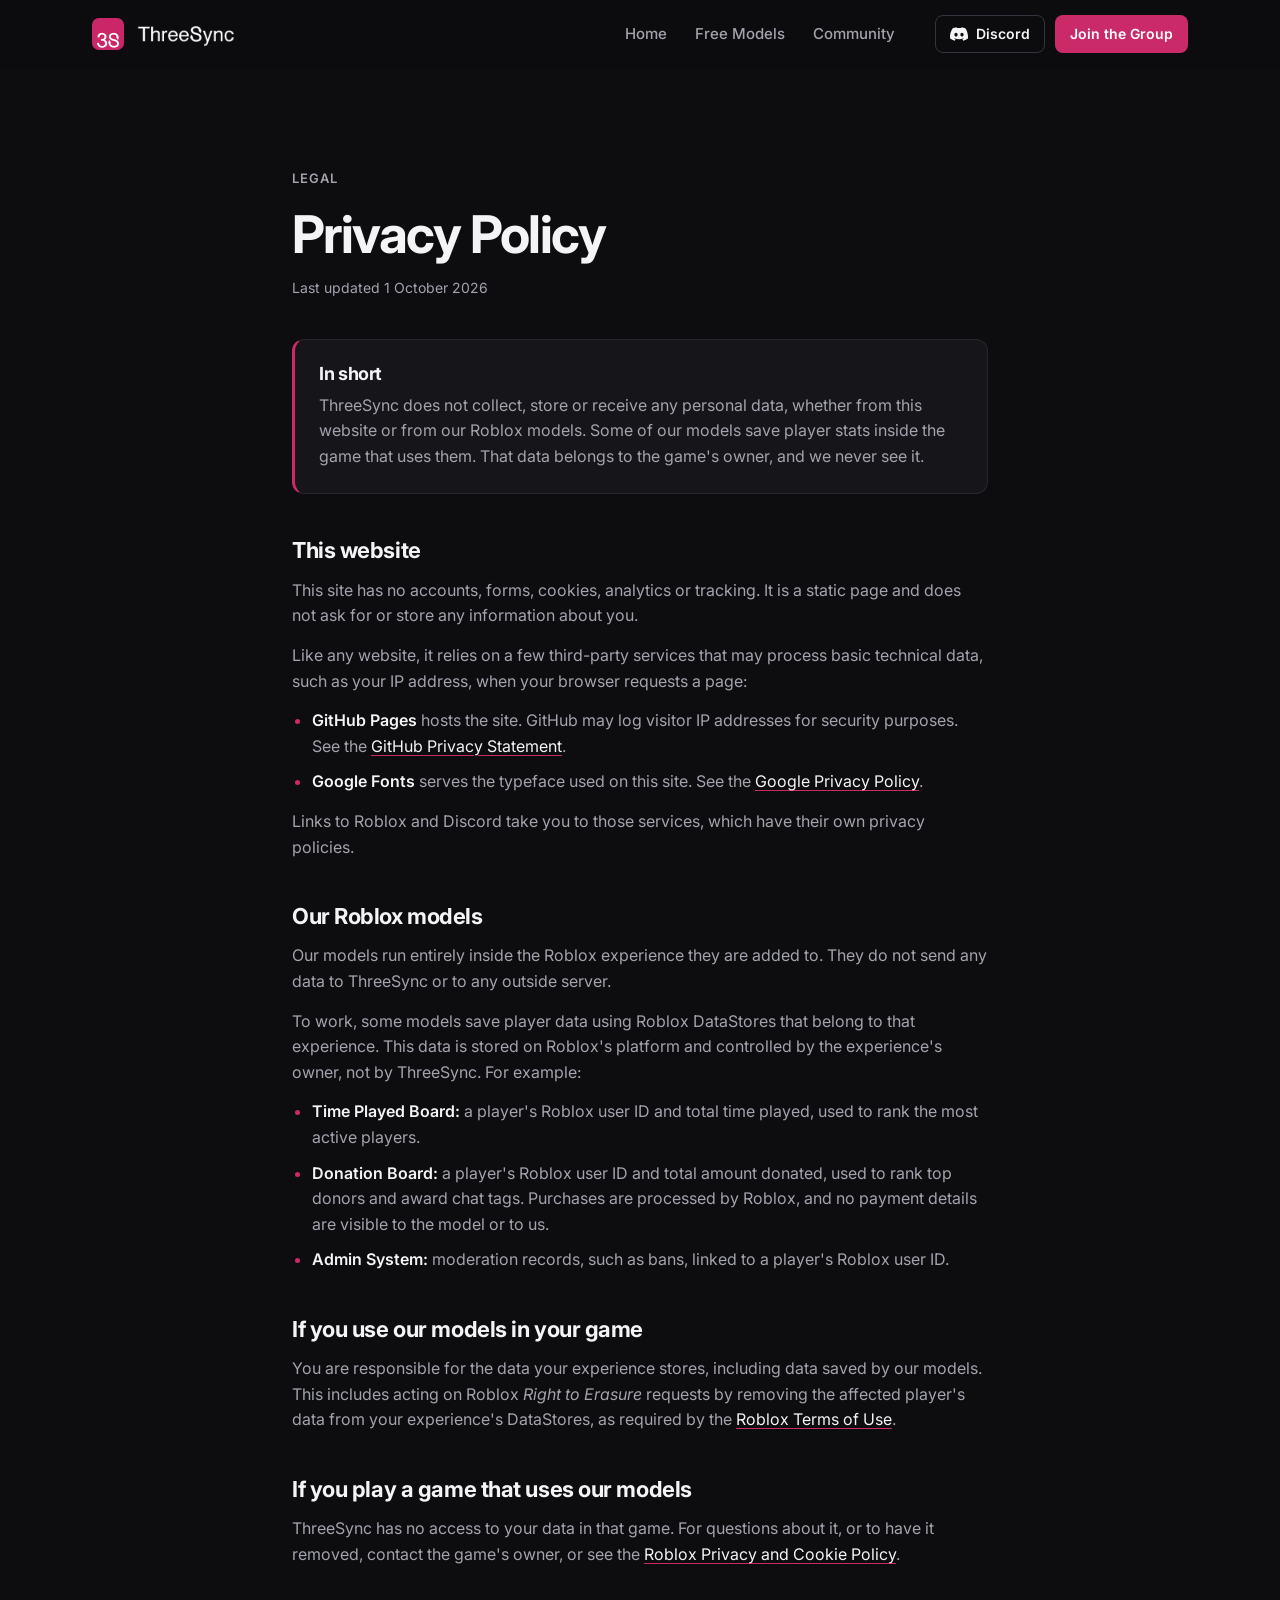
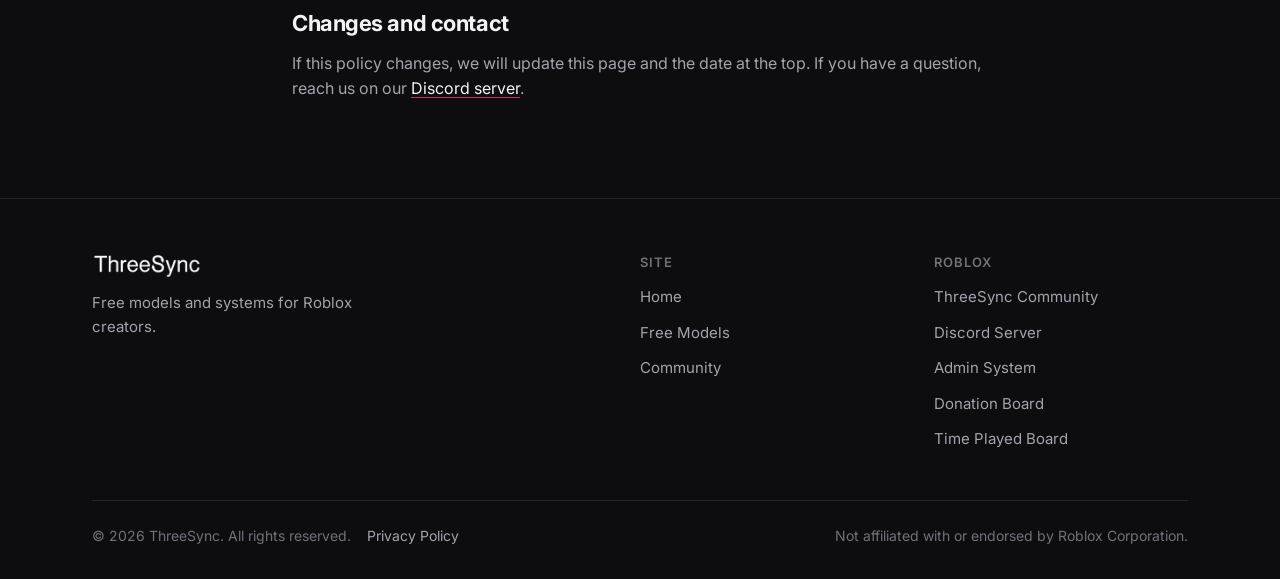
==== privacy.html @ b4d3a3af "privacy" ====
<!doctype html>
<html lang="en">
<head>
  <meta charset="utf-8">
  <meta name="viewport" content="width=device-width, initial-scale=1">
  <title>Privacy Policy — ThreeSync</title>
  <meta name="description" content="How the ThreeSync website and free Roblox models handle data.">
  <meta name="theme-color" content="#0d0d10">

  <link rel="icon" type="image/png" href="assets/brand/favicon.png">
  <link rel="apple-touch-icon" href="assets/brand/apple-touch-icon.png">

  <link rel="preconnect" href="https://fonts.googleapis.com">
  <link rel="preconnect" href="https://fonts.gstatic.com" crossorigin>
  <link href="https://fonts.googleapis.com/css2?family=Inter:wght@400;500;600;700&display=swap" rel="stylesheet">
  <link rel="stylesheet" href="style.css">
  <script>document.documentElement.classList.add("js");</script>
</head>
<body>
  <a class="skip-link" href="#main">Skip to content</a>

  <header class="site-header" id="top">
    <nav class="nav container" aria-label="Main">
      <a class="brand" href="index.html" aria-label="ThreeSync home">
        <img class="brand-icon" src="assets/brand/favicon.png" alt="" width="32" height="32">
        <img class="brand-wordmark" src="assets/brand/threesync-wordmark-white.png" alt="ThreeSync" width="110" height="22">
      </a>

      <button class="nav-toggle" type="button" aria-expanded="false" aria-controls="nav-menu" aria-label="Open menu">
        <span class="nav-toggle-bar"></span>
        <span class="nav-toggle-bar"></span>
      </button>

      <div class="nav-menu" id="nav-menu">
        <ul class="nav-links">
          <li><a href="index.html">Home</a></li>
          <li><a href="index.html#models">Free Models</a></li>
          <li><a href="index.html#community">Community</a></li>
        </ul>
        <div class="nav-cta">
          <a class="btn btn-secondary btn-sm btn-discord" href="https://discord.gg/jBbWGXDCB" target="_blank" rel="noopener noreferrer">
            <svg class="btn-icon btn-icon--discord" viewBox="0 0 24 24" aria-hidden="true"><path fill="currentColor" d="M20.32 4.37a19.8 19.8 0 0 0-4.89-1.52.07.07 0 0 0-.08.04c-.21.38-.44.87-.6 1.25a18.3 18.3 0 0 0-5.5 0 12.6 12.6 0 0 0-.61-1.25.08.08 0 0 0-.08-.04 19.7 19.7 0 0 0-4.88 1.52.07.07 0 0 0-.04.03C.53 9.05-.32 13.58.1 18.06a.08.08 0 0 0 .03.05 19.9 19.9 0 0 0 5.99 3.03.08.08 0 0 0 .08-.03c.46-.63.87-1.3 1.23-2a.08.08 0 0 0-.04-.1 13.1 13.1 0 0 1-1.87-.9.08.08 0 0 1 0-.12l.37-.29a.07.07 0 0 1 .08-.01c3.93 1.79 8.18 1.79 12.07 0a.07.07 0 0 1 .08 0l.37.3a.08.08 0 0 1 0 .12c-.6.35-1.22.65-1.87.9a.08.08 0 0 0-.04.1c.36.7.77 1.37 1.22 2a.08.08 0 0 0 .08.03 19.8 19.8 0 0 0 6-3.03.08.08 0 0 0 .03-.05c.5-5.18-.84-9.67-3.55-13.66a.06.06 0 0 0-.03-.03ZM8.02 15.33c-1.18 0-2.16-1.08-2.16-2.42 0-1.33.96-2.42 2.16-2.42 1.21 0 2.18 1.1 2.16 2.42 0 1.34-.96 2.42-2.16 2.42Zm7.97 0c-1.18 0-2.15-1.08-2.15-2.42 0-1.33.95-2.42 2.15-2.42 1.21 0 2.18 1.1 2.16 2.42 0 1.34-.95 2.42-2.16 2.42Z"/></svg>
            <span class="nav-discord-label">Discord</span>
            <span class="visually-hidden">(opens in a new tab)</span>
          </a>
          <a class="btn btn-primary btn-sm" href="https://www.roblox.com/communities/83523333/ThreeSync#!/about" target="_blank" rel="noopener noreferrer">
            Join the Group
            <span class="visually-hidden">(opens in a new tab)</span>
          </a>
        </div>
      </div>
    </nav>
  </header>

  <main id="main" class="legal container">
    <header class="legal-head">
      <p class="eyebrow">Legal</p>
      <h1>Privacy Policy</h1>
      <p class="legal-meta">Last updated 1 October 2026</p>
    </header>

    <div class="legal-summary">
      <h2>In short</h2>
      <p>
        ThreeSync does not collect, store or receive any personal data, whether from this website or from our Roblox models.
        Some of our models save player stats inside the game that uses them. That data belongs to the game's owner, and we never see it.
      </p>
    </div>

    <section aria-labelledby="website">
      <h2 id="website">This website</h2>
      <p>This site has no accounts, forms, cookies, analytics or tracking. It is a static page and does not ask for or store any information about you.</p>
      <p>Like any website, it relies on a few third-party services that may process basic technical data, such as your IP address, when your browser requests a page:</p>
      <ul>
        <li><strong>GitHub Pages</strong> hosts the site. GitHub may log visitor IP addresses for security purposes. See the <a href="https://docs.github.com/en/site-policy/privacy-policies/github-general-privacy-statement" target="_blank" rel="noopener noreferrer">GitHub Privacy Statement</a>.</li>
        <li><strong>Google Fonts</strong> serves the typeface used on this site. See the <a href="https://policies.google.com/privacy" target="_blank" rel="noopener noreferrer">Google Privacy Policy</a>.</li>
      </ul>
      <p>Links to Roblox and Discord take you to those services, which have their own privacy policies.</p>
    </section>

    <section aria-labelledby="model-data">
      <h2 id="model-data">Our Roblox models</h2>
      <p>
        Our models run entirely inside the Roblox experience they are added to. They do not send any data to ThreeSync or to any outside server.
      </p>
      <p>
        To work, some models save player data using Roblox DataStores that belong to that experience. This data is stored on Roblox's
        platform and controlled by the experience's owner, not by ThreeSync. For example:
      </p>
      <ul>
        <li><strong>Time Played Board:</strong> a player's Roblox user ID and total time played, used to rank the most active players.</li>
        <li><strong>Donation Board:</strong> a player's Roblox user ID and total amount donated, used to rank top donors and award chat tags. Purchases are processed by Roblox, and no payment details are visible to the model or to us.</li>
        <li><strong>Admin System:</strong> moderation records, such as bans, linked to a player's Roblox user ID.</li>
      </ul>
    </section>

    <section aria-labelledby="owners">
      <h2 id="owners">If you use our models in your game</h2>
      <p>
        You are responsible for the data your experience stores, including data saved by our models. This includes acting on
        Roblox <em>Right to Erasure</em> requests by removing the affected player's data from your experience's DataStores,
        as required by the <a href="https://en.help.roblox.com/hc/en-us/articles/115004647846-Roblox-Terms-of-Use" target="_blank" rel="noopener noreferrer">Roblox Terms of Use</a>.
      </p>
    </section>

    <section aria-labelledby="players">
      <h2 id="players">If you play a game that uses our models</h2>
      <p>
        ThreeSync has no access to your data in that game. For questions about it, or to have it removed, contact the game's owner,
        or see the <a href="https://en.help.roblox.com/hc/en-us/articles/115004630823-Roblox-Privacy-and-Cookie-Policy" target="_blank" rel="noopener noreferrer">Roblox Privacy and Cookie Policy</a>.
      </p>
    </section>

    <section aria-labelledby="changes">
      <h2 id="changes">Changes and contact</h2>
      <p>
        If this policy changes, we will update this page and the date at the top. If you have a question, reach us on our
        <a href="https://discord.gg/jBbWGXDCB" target="_blank" rel="noopener noreferrer">Discord server</a>.
      </p>
    </section>
  </main>

  <footer class="site-footer">
    <div class="container footer-inner">
      <div class="footer-brand">
        <img src="assets/brand/threesync-wordmark-white.png" alt="ThreeSync" width="120" height="24" loading="lazy">
        <p>Free models and systems for Roblox creators.</p>
      </div>

      <nav class="footer-nav" aria-label="Footer">
        <h2 class="footer-heading">Site</h2>
        <ul>
          <li><a href="index.html">Home</a></li>
          <li><a href="index.html#models">Free Models</a></li>
          <li><a href="index.html#community">Community</a></li>
        </ul>
      </nav>

      <nav class="footer-nav" aria-label="Roblox links">
        <h2 class="footer-heading">Roblox</h2>
        <ul>
          <li><a href="https://www.roblox.com/communities/83523333/" target="_blank" rel="noopener noreferrer">ThreeSync Community<span class="visually-hidden"> (opens in a new tab)</span></a></li>
          <li><a href="https://discord.gg/jBbWGXDCB" target="_blank" rel="noopener noreferrer">Discord Server<span class="visually-hidden"> (opens in a new tab)</span></a></li>
          <li><a href="https://create.roblox.com/store/asset/73814079384926/ThreeSync-Admin-Loader" target="_blank" rel="noopener noreferrer">Admin System<span class="visually-hidden"> (opens in a new tab)</span></a></li>
          <li><a href="https://create.roblox.com/store/asset/106541054539845/Donation-Board" target="_blank" rel="noopener noreferrer">Donation Board<span class="visually-hidden"> (opens in a new tab)</span></a></li>
          <li><a href="https://create.roblox.com/store/asset/124940578297384/Time-Played-Board" target="_blank" rel="noopener noreferrer">Time Played Board<span class="visually-hidden"> (opens in a new tab)</span></a></li>
        </ul>
      </nav>
    </div>

    <div class="container">
      <div class="footer-legal">
        <p>&copy; <span id="year">2026</span> ThreeSync. All rights reserved. <a href="privacy.html" aria-current="page">Privacy Policy</a></p>
        <p>Not affiliated with or endorsed by Roblox Corporation.</p>
      </div>
    </div>
  </footer>

  <script src="script.js" defer></script>
</body>
</html>
---- style.css ----
/* ==========================================================================
   ThreeSync — site styles
   ========================================================================== */

:root {
  --brand: #ca2b68;
  --brand-hover: #d93c78;
  --brand-soft: rgba(202, 43, 104, 0.14);

  --bg: #0d0d10;
  --surface: #15151a;
  --surface-2: #1c1c22;
  --border: #26262e;
  --border-strong: #34343e;

  --text: #f4f4f6;
  --text-muted: #a3a3ad;
  --text-faint: #71717a;

  --radius-sm: 8px;
  --radius: 12px;
  --radius-lg: 20px;

  --container: 1160px;
  --gutter: clamp(16px, 4vw, 32px);
  --header-h: 68px;

  --ease: cubic-bezier(0.2, 0.7, 0.2, 1);
  --font: "Inter", system-ui, -apple-system, "Segoe UI", Roboto, Helvetica, Arial, sans-serif;
}

/* ---------- Base ---------- */

*,
*::before,
*::after { box-sizing: border-box; }

html {
  scroll-behavior: smooth;
  scroll-padding-top: calc(var(--header-h) + 16px);
  -webkit-text-size-adjust: 100%;
}

body {
  margin: 0;
  background: var(--bg);
  color: var(--text);
  font-family: var(--font);
  font-size: 16px;
  line-height: 1.6;
  -webkit-font-smoothing: antialiased;
  -moz-osx-font-smoothing: grayscale;
  overflow-x: hidden;
}

img { display: block; max-width: 100%; height: auto; }

a { color: inherit; text-decoration: none; }

h1, h2, h3 { margin: 0; line-height: 1.15; letter-spacing: -0.02em; font-weight: 700; }

p { margin: 0; }

ul { margin: 0; padding: 0; list-style: none; }

:focus-visible {
  outline: 2px solid var(--brand-hover);
  outline-offset: 3px;
  border-radius: 6px;
}

.container {
  width: 100%;
  max-width: var(--container);
  margin-inline: auto;
  padding-inline: var(--gutter);
}

.visually-hidden {
  position: absolute !important;
  width: 1px; height: 1px;
  padding: 0; margin: -1px;
  overflow: hidden;
  clip: rect(0 0 0 0);
  white-space: nowrap;
  border: 0;
}

.skip-link {
  position: absolute;
  left: 16px; top: -100px;
  z-index: 100;
  padding: 10px 16px;
  background: var(--brand);
  color: #fff;
  border-radius: var(--radius-sm);
  font-weight: 600;
}
.skip-link:focus { top: 12px; }

/* ---------- Buttons ---------- */

.btn {
  display: inline-flex;
  align-items: center;
  justify-content: center;
  gap: 8px;
  min-height: 44px;
  padding: 0 18px;
  border: 1px solid transparent;
  border-radius: var(--radius-sm);
  font: inherit;
  font-size: 15px;
  font-weight: 600;
  line-height: 1;
  white-space: nowrap;
  cursor: pointer;
  transition: background-color 0.2s var(--ease), border-color 0.2s var(--ease),
              color 0.2s var(--ease), transform 0.2s var(--ease);
}
.btn:active { transform: translateY(1px); }

.btn-sm { min-height: 38px; padding: 0 14px; font-size: 14px; }
.btn-lg { min-height: 50px; padding: 0 22px; font-size: 16px; }

.btn-primary { background: var(--brand); color: #fff; }
.btn-primary:hover { background: var(--brand-hover); }

.btn-secondary { background: transparent; color: var(--text); border-color: var(--border-strong); }
.btn-secondary:hover { border-color: var(--text-faint); background: var(--surface-2); }

.btn-ghost { background: transparent; color: var(--text); border-color: var(--border-strong); }
.btn-ghost:hover { background: var(--surface); border-color: var(--text-faint); }

.btn-light { background: #fff; color: #1a0a11; }
.btn-light:hover { background: #f6e9ef; }

.btn-outline-light { background: transparent; color: #fff; border-color: rgba(255, 255, 255, 0.55); }
.btn-outline-light:hover { background: rgba(255, 255, 255, 0.12); border-color: #fff; }

.btn-icon { width: 18px; height: 18px; flex: none; transition: transform 0.2s var(--ease); }
.btn:hover .btn-icon { transform: translateY(2px); }
.btn-light:hover .btn-icon { transform: translate(2px, -2px); }
.btn:hover .btn-icon--discord { transform: none; }

/* ---------- Header / navigation ---------- */

.site-header {
  position: sticky;
  top: 0;
  z-index: 50;
  background: rgba(13, 13, 16, 0.78);
  -webkit-backdrop-filter: saturate(140%) blur(12px);
  backdrop-filter: saturate(140%) blur(12px);
  border-bottom: 1px solid transparent;
  transition: border-color 0.2s var(--ease);
}
.site-header.is-scrolled { border-bottom-color: var(--border); }

.nav {
  display: flex;
  align-items: center;
  justify-content: space-between;
  height: var(--header-h);
}

.brand { display: inline-flex; align-items: center; gap: 12px; }
.brand-icon { width: 32px; height: 32px; border-radius: 7px; }
/* The wordmark image includes the "y" descender below the baseline, so its
   capitals sit ~10% above the image's centre. Nudge it down so the capitals
   line up optically with the icon. */
.brand-wordmark { width: auto; height: 20px; transform: translateY(10%); }

.nav-menu { display: flex; align-items: center; gap: 28px; }
.nav-cta { display: flex; align-items: center; gap: 10px; }
.btn-discord .btn-icon { width: 18px; height: 18px; }
.nav-links { display: flex; gap: 4px; }
.nav-links a {
  display: block;
  padding: 8px 12px;
  border-radius: var(--radius-sm);
  color: var(--text-muted);
  font-size: 15px;
  font-weight: 500;
  transition: color 0.2s var(--ease), background-color 0.2s var(--ease);
}
.nav-links a:hover { color: var(--text); background: var(--surface); }
.nav-links a[aria-current="true"] { color: var(--text); }

.nav-toggle {
  display: none;
  position: relative;
  width: 44px; height: 44px;
  margin-right: -10px;
  background: none;
  border: 0;
  border-radius: var(--radius-sm);
  color: var(--text);
  cursor: pointer;
}
.nav-toggle-bar {
  position: absolute;
  left: 12px; right: 12px;
  height: 2px;
  background: currentColor;
  border-radius: 2px;
  transition: transform 0.25s var(--ease);
}
.nav-toggle-bar:first-child { top: 17px; }
.nav-toggle-bar:last-child  { top: 25px; }
.nav-toggle[aria-expanded="true"] .nav-toggle-bar:first-child { transform: translateY(4px) rotate(45deg); }
.nav-toggle[aria-expanded="true"] .nav-toggle-bar:last-child  { transform: translateY(-4px) rotate(-45deg); }

/* ---------- Shared section bits ---------- */

.eyebrow {
  display: inline-flex;
  align-items: center;
  gap: 8px;
  margin-bottom: 16px;
  color: var(--brand-hover);
  font-size: 13px;
  font-weight: 600;
  letter-spacing: 0.08em;
  text-transform: uppercase;
}
.eyebrow--light { color: rgba(255, 255, 255, 0.85); }

.section { padding-block: clamp(72px, 10vw, 120px); }
.section--tight { padding-top: 0; }

.section-head { max-width: 620px; margin-bottom: 48px; }
.section-head h2 { font-size: clamp(30px, 4vw, 42px); }
.section-sub { margin-top: 14px; color: var(--text-muted); font-size: 17px; }
.section-note { margin-top: 8px; color: var(--text-faint); font-size: 14px; }

/* ---------- Hero ---------- */

.hero {
  display: grid;
  grid-template-columns: minmax(0, 1.15fr) minmax(0, 0.85fr);
  align-items: center;
  gap: clamp(40px, 6vw, 80px);
  padding-block: clamp(56px, 9vw, 112px) clamp(48px, 6vw, 72px);
}

.hero h1 {
  max-width: 14ch;
  font-size: clamp(40px, 6vw, 64px);
  letter-spacing: -0.035em;
}

.lead {
  max-width: 52ch;
  margin-top: 22px;
  color: var(--text-muted);
  font-size: clamp(17px, 1.6vw, 19px);
}

.hero-actions { display: flex; flex-wrap: wrap; gap: 12px; margin-top: 34px; }

.hero-facts {
  display: flex;
  flex-wrap: wrap;
  gap: 10px 32px;
  margin-top: 44px;
  padding-top: 24px;
  border-top: 1px solid var(--border);
  color: var(--text-muted);
  font-size: 14px;
}
.hero-facts strong { color: var(--text); font-weight: 600; margin-right: 4px; }

.hero-art { display: flex; justify-content: center; }

.hero-tile {
  position: relative;
  width: min(100%, 400px);
  aspect-ratio: 1;
  border-radius: 28px;
  overflow: hidden;
  box-shadow: 0 30px 80px -30px rgba(202, 43, 104, 0.55), 0 0 0 1px rgba(255, 255, 255, 0.06);
  transform: rotate(-3deg);
  transition: transform 0.6s var(--ease);
}
.hero-tile:hover { transform: rotate(0deg) scale(1.01); }
.hero-tile img { width: 100%; height: 100%; object-fit: cover; }

/* ---------- Product cards ---------- */

.product-grid {
  display: grid;
  grid-template-columns: repeat(3, minmax(0, 1fr));
  gap: 24px;
}

.product-card {
  position: relative;
  display: flex;
  flex-direction: column;
  background: var(--surface);
  border: 1px solid var(--border);
  border-radius: var(--radius-lg);
  overflow: hidden;
  transition: border-color 0.25s var(--ease), transform 0.25s var(--ease), box-shadow 0.25s var(--ease);
}
.product-card:hover {
  border-color: var(--border-strong);
  transform: translateY(-4px);
  box-shadow: 0 20px 40px -24px rgba(0, 0, 0, 0.8);
}

.product-media {
  position: relative;
  aspect-ratio: 1;
  background: #fff;
  overflow: hidden;
}
.product-media img {
  width: 100%; height: 100%;
  object-fit: cover;
  transition: transform 0.5s var(--ease);
}
.product-card:hover .product-media > img { transform: scale(1.03); }

.badge-free {
  position: absolute;
  top: 14px; right: 14px;
  padding: 5px 10px;
  border-radius: 999px;
  background: var(--brand);
  color: #fff;
  font-size: 12px;
  font-weight: 700;
  letter-spacing: 0.06em;
  text-transform: uppercase;
  box-shadow: 0 4px 12px rgba(0, 0, 0, 0.18);
}

.product-body {
  display: flex;
  flex-direction: column;
  flex: 1;
  padding: 24px;
  border-top: 1px solid var(--border);
}
.product-title { font-size: 20px; letter-spacing: -0.015em; }
.product-desc { margin-top: 8px; color: var(--text-muted); font-size: 15px; }

.product-actions {
  display: grid;
  grid-template-columns: 1fr 1fr;
  gap: 10px;
  margin-top: auto;
  padding-top: 24px;
}

/* ---------- Community CTA ---------- */

.community {
  position: relative;
  display: grid;
  grid-template-columns: minmax(0, 1fr) auto;
  align-items: center;
  gap: 40px;
  padding: clamp(36px, 6vw, 64px);
  background: var(--brand);
  border-radius: 24px;
  overflow: hidden;
}
.community-copy { position: relative; z-index: 1; max-width: 520px; }
.community h2 { font-size: clamp(30px, 4vw, 44px); color: #fff; }
.community-actions { display: flex; flex-wrap: wrap; gap: 12px; }
.community p:not(.eyebrow) { margin: 14px 0 30px; color: rgba(255, 255, 255, 0.88); font-size: 17px; }
.community-mark { width: clamp(220px, 28vw, 340px); opacity: 0.95; }

/* ---------- Footer ---------- */

.site-footer { border-top: 1px solid var(--border); padding-top: 56px; }

.footer-inner {
  display: grid;
  grid-template-columns: 2fr 1fr 1fr;
  gap: 40px;
  padding-bottom: 48px;
}
.footer-brand img { height: 22px; width: auto; }
.footer-brand p { margin-top: 14px; max-width: 34ch; color: var(--text-muted); font-size: 15px; }

.footer-heading {
  margin-bottom: 14px;
  color: var(--text-faint);
  font-size: 13px;
  font-weight: 600;
  letter-spacing: 0.08em;
  text-transform: uppercase;
}
.footer-nav li + li { margin-top: 10px; }
.footer-nav a { color: var(--text-muted); font-size: 15px; transition: color 0.2s var(--ease); }
.footer-nav a:hover { color: var(--text); }

.footer-legal {
  display: flex;
  flex-wrap: wrap;
  justify-content: space-between;
  gap: 8px 24px;
  padding-block: 24px 32px;
  border-top: 1px solid var(--border);
  color: var(--text-faint);
  font-size: 14px;
}

/* ---------- Legal pages ---------- */

.legal { max-width: 760px; padding-block: clamp(48px, 8vw, 96px); }
.legal-head h1 { font-size: clamp(36px, 5vw, 52px); letter-spacing: -0.03em; }
.legal-meta { margin-top: 12px; color: var(--text-faint); font-size: 14px; }

.legal-summary {
  margin: 40px 0 8px;
  padding: 24px;
  background: var(--surface);
  border: 1px solid var(--border);
  border-left: 3px solid var(--brand);
  border-radius: var(--radius);
}
.legal-summary h2 { margin-bottom: 8px; font-size: 18px; }

.legal section { margin-top: 44px; }
.legal section h2 { margin-bottom: 14px; font-size: 22px; }
.legal p, .legal li { color: var(--text-muted); }
.legal p + p, .legal p + ul, .legal ul + p { margin-top: 14px; }
.legal ul { padding-left: 20px; list-style: disc; }
.legal li + li { margin-top: 10px; }
.legal li::marker { color: var(--brand); }
.legal strong { color: var(--text); font-weight: 600; }
.legal p a, .legal li a {
  color: var(--text);
  text-decoration: underline;
  text-decoration-color: var(--brand);
  text-underline-offset: 3px;
  transition: color 0.2s var(--ease);
}
.legal p a:hover, .legal li a:hover { color: var(--brand-hover); }

.footer-legal a { color: var(--text-muted); margin-left: 12px; transition: color 0.2s var(--ease); }
.footer-legal a:hover { color: var(--text); }

/* ---------- Scroll reveal (enabled by script.js) ---------- */

.js .reveal {
  opacity: 0;
  transform: translateY(16px);
  transition: opacity 0.6s var(--ease), transform 0.6s var(--ease);
}
.js .reveal.is-visible { opacity: 1; transform: none; }
.js .product-card.reveal {
  transition: opacity 0.6s var(--ease), transform 0.6s var(--ease),
              border-color 0.25s var(--ease), box-shadow 0.25s var(--ease);
}
.js .product-card.reveal.is-visible:hover { transform: translateY(-4px); }

/* ---------- Responsive ---------- */

@media (max-width: 960px) {
  .product-grid { grid-template-columns: repeat(2, minmax(0, 1fr)); }
  .hero-tile { width: min(100%, 320px); }
}

@media (max-width: 780px) {
  .nav-toggle { display: block; }

  .nav-menu {
    position: absolute;
    top: var(--header-h);
    left: 0; right: 0;
    flex-direction: column;
    align-items: stretch;
    gap: 16px;
    padding: 12px var(--gutter) 24px;
    background: var(--bg);
    border-bottom: 1px solid var(--border);
    opacity: 0;
    visibility: hidden;
    transform: translateY(-8px);
    transition: opacity 0.2s var(--ease), transform 0.2s var(--ease), visibility 0.2s;
  }
  .nav-menu.is-open { opacity: 1; visibility: visible; transform: none; }
  .site-header:has(.nav-menu.is-open) { border-bottom-color: var(--border); }

  .nav-links { flex-direction: column; }
  .nav-links a { padding: 12px; font-size: 16px; }
  .nav-cta { flex-direction: column; align-items: stretch; }
  .nav-menu .btn { min-height: 46px; }

  .hero { grid-template-columns: 1fr; }
  .hero-art { order: -1; justify-content: flex-start; }
  .hero-tile { width: 112px; border-radius: 20px; transform: none; }

  .community { grid-template-columns: 1fr; }
  .community-mark {
    position: absolute;
    right: -40px; bottom: -30px;
    width: 220px;
    opacity: 0.14;
  }

  .footer-inner { grid-template-columns: 1fr 1fr; }
  .footer-brand { grid-column: 1 / -1; }
}

@media (max-width: 600px) {
  .product-grid { grid-template-columns: 1fr; }
  .hero-actions .btn { flex: 1 1 100%; }
  .hero-facts { gap: 10px 20px; margin-top: 36px; }
  .community-actions .btn { flex: 1 1 100%; }
  .footer-legal { flex-direction: column; }
}

@media (prefers-reduced-motion: reduce) {
  html { scroll-behavior: auto; }
  *, *::before, *::after {
    transition-duration: 0.01ms !important;
    animation-duration: 0.01ms !important;
  }
  .js .reveal { opacity: 1; transform: none; }
}
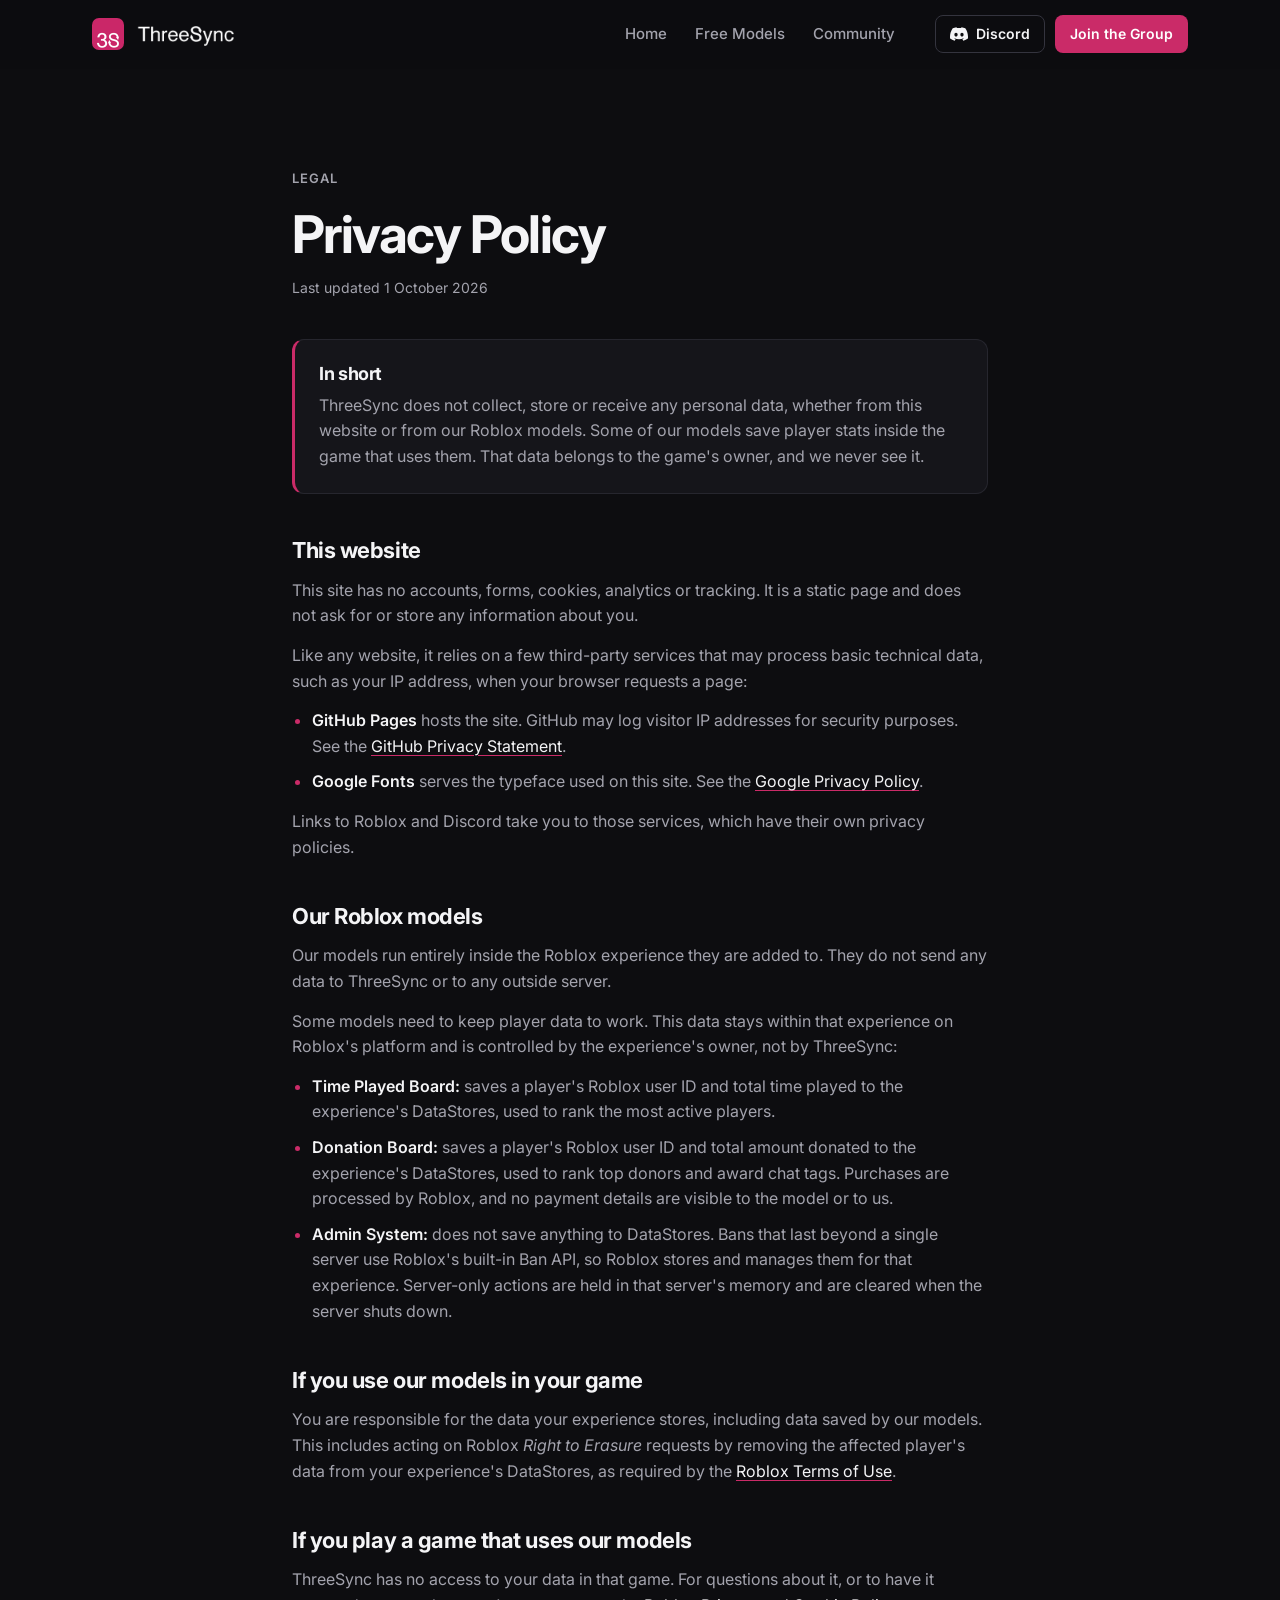
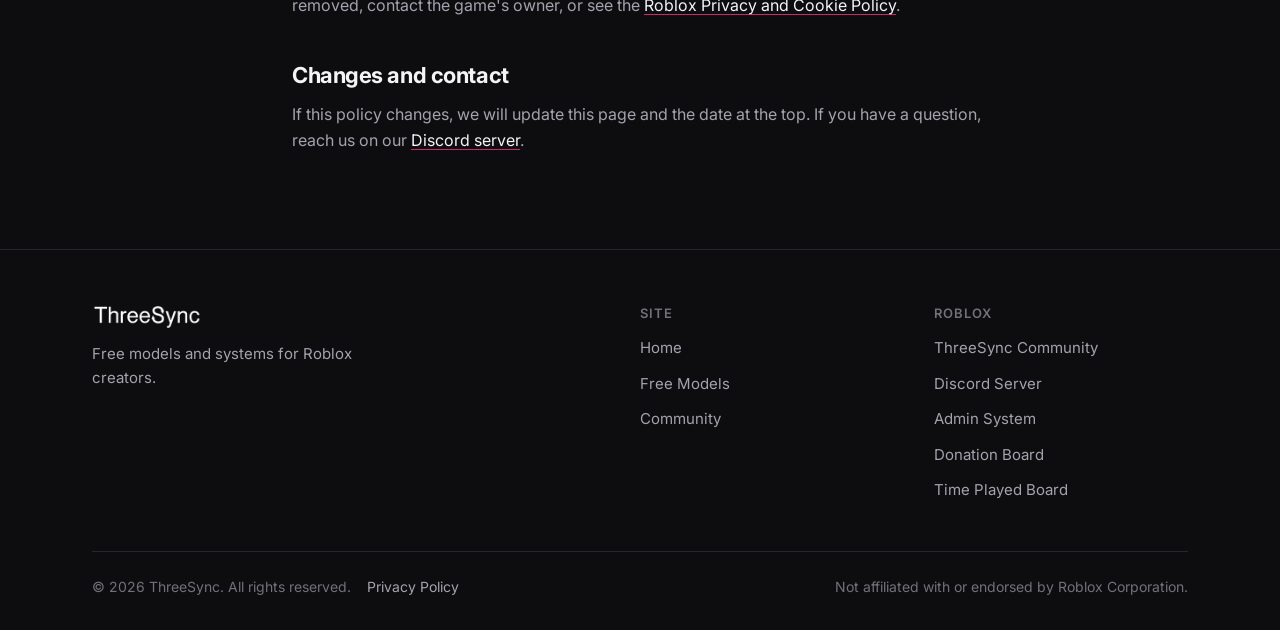
==== commit c45ccba1: "ffixes" ====
--- a/privacy.html
+++ b/privacy.html
@@ -13,13 +13,13 @@
   <link rel="preconnect" href="https://fonts.googleapis.com">
   <link rel="preconnect" href="https://fonts.gstatic.com" crossorigin>
   <link href="https://fonts.googleapis.com/css2?family=Inter:wght@400;500;600;700&display=swap" rel="stylesheet">
-  <link rel="stylesheet" href="style.css">
+  <link rel="stylesheet" href="style.css?v=3">
   <script>document.documentElement.classList.add("js");</script>
 </head>
-<body>
+<body id="top">
   <a class="skip-link" href="#main">Skip to content</a>
 
-  <header class="site-header" id="top">
+  <header class="site-header">
     <nav class="nav container" aria-label="Main">
       <a class="brand" href="index.html" aria-label="ThreeSync home">
         <img class="brand-icon" src="assets/brand/favicon.png" alt="" width="32" height="32">
@@ -84,13 +84,13 @@
         Our models run entirely inside the Roblox experience they are added to. They do not send any data to ThreeSync or to any outside server.
       </p>
       <p>
-        To work, some models save player data using Roblox DataStores that belong to that experience. This data is stored on Roblox's
-        platform and controlled by the experience's owner, not by ThreeSync. For example:
+        Some models need to keep player data to work. This data stays within that experience on Roblox's platform and is
+        controlled by the experience's owner, not by ThreeSync:
       </p>
       <ul>
-        <li><strong>Time Played Board:</strong> a player's Roblox user ID and total time played, used to rank the most active players.</li>
-        <li><strong>Donation Board:</strong> a player's Roblox user ID and total amount donated, used to rank top donors and award chat tags. Purchases are processed by Roblox, and no payment details are visible to the model or to us.</li>
-        <li><strong>Admin System:</strong> moderation records, such as bans, linked to a player's Roblox user ID.</li>
+        <li><strong>Time Played Board:</strong> saves a player's Roblox user ID and total time played to the experience's DataStores, used to rank the most active players.</li>
+        <li><strong>Donation Board:</strong> saves a player's Roblox user ID and total amount donated to the experience's DataStores, used to rank top donors and award chat tags. Purchases are processed by Roblox, and no payment details are visible to the model or to us.</li>
+        <li><strong>Admin System:</strong> does not save anything to DataStores. Bans that last beyond a single server use Roblox's built-in Ban API, so Roblox stores and manages them for that experience. Server-only actions are held in that server's memory and are cleared when the server shuts down.</li>
       </ul>
     </section>
 
@@ -156,6 +156,6 @@
     </div>
   </footer>
 
-  <script src="script.js" defer></script>
+  <script src="script.js?v=3" defer></script>
 </body>
 </html>
--- a/style.css
+++ b/style.css
@@ -224,7 +224,6 @@
   letter-spacing: 0.08em;
   text-transform: uppercase;
 }
-.eyebrow--light { color: rgba(255, 255, 255, 0.85); }
 
 .section { padding-block: clamp(72px, 10vw, 120px); }
 .section--tight { padding-top: 0; }
@@ -371,7 +370,7 @@
 .community-copy { position: relative; z-index: 1; max-width: 520px; }
 .community h2 { font-size: clamp(30px, 4vw, 44px); color: #fff; }
 .community-actions { display: flex; flex-wrap: wrap; gap: 12px; }
-.community p:not(.eyebrow) { margin: 14px 0 30px; color: rgba(255, 255, 255, 0.88); font-size: 17px; }
+.community p { margin: 14px 0 30px; color: rgba(255, 255, 255, 0.88); font-size: 17px; }
 .community-mark { width: clamp(220px, 28vw, 340px); opacity: 0.95; }
 
 /* ---------- Footer ---------- */
